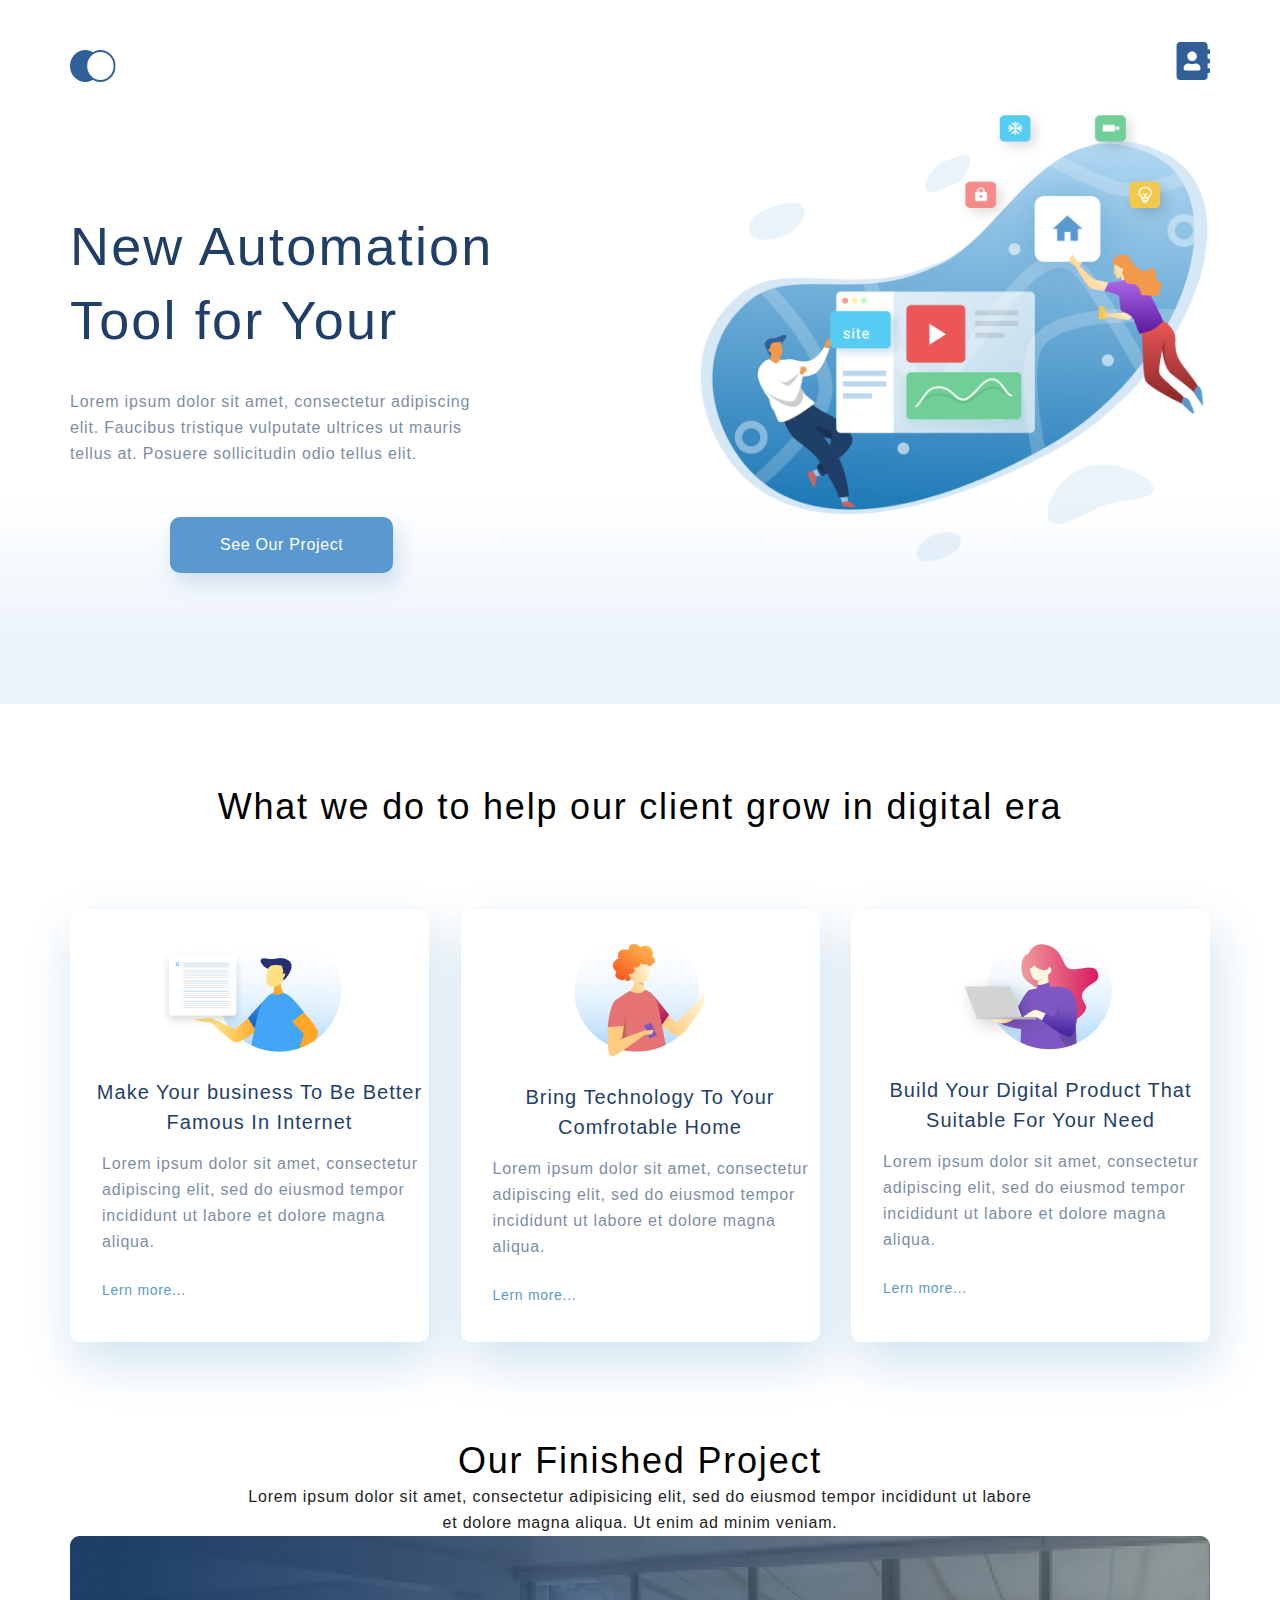
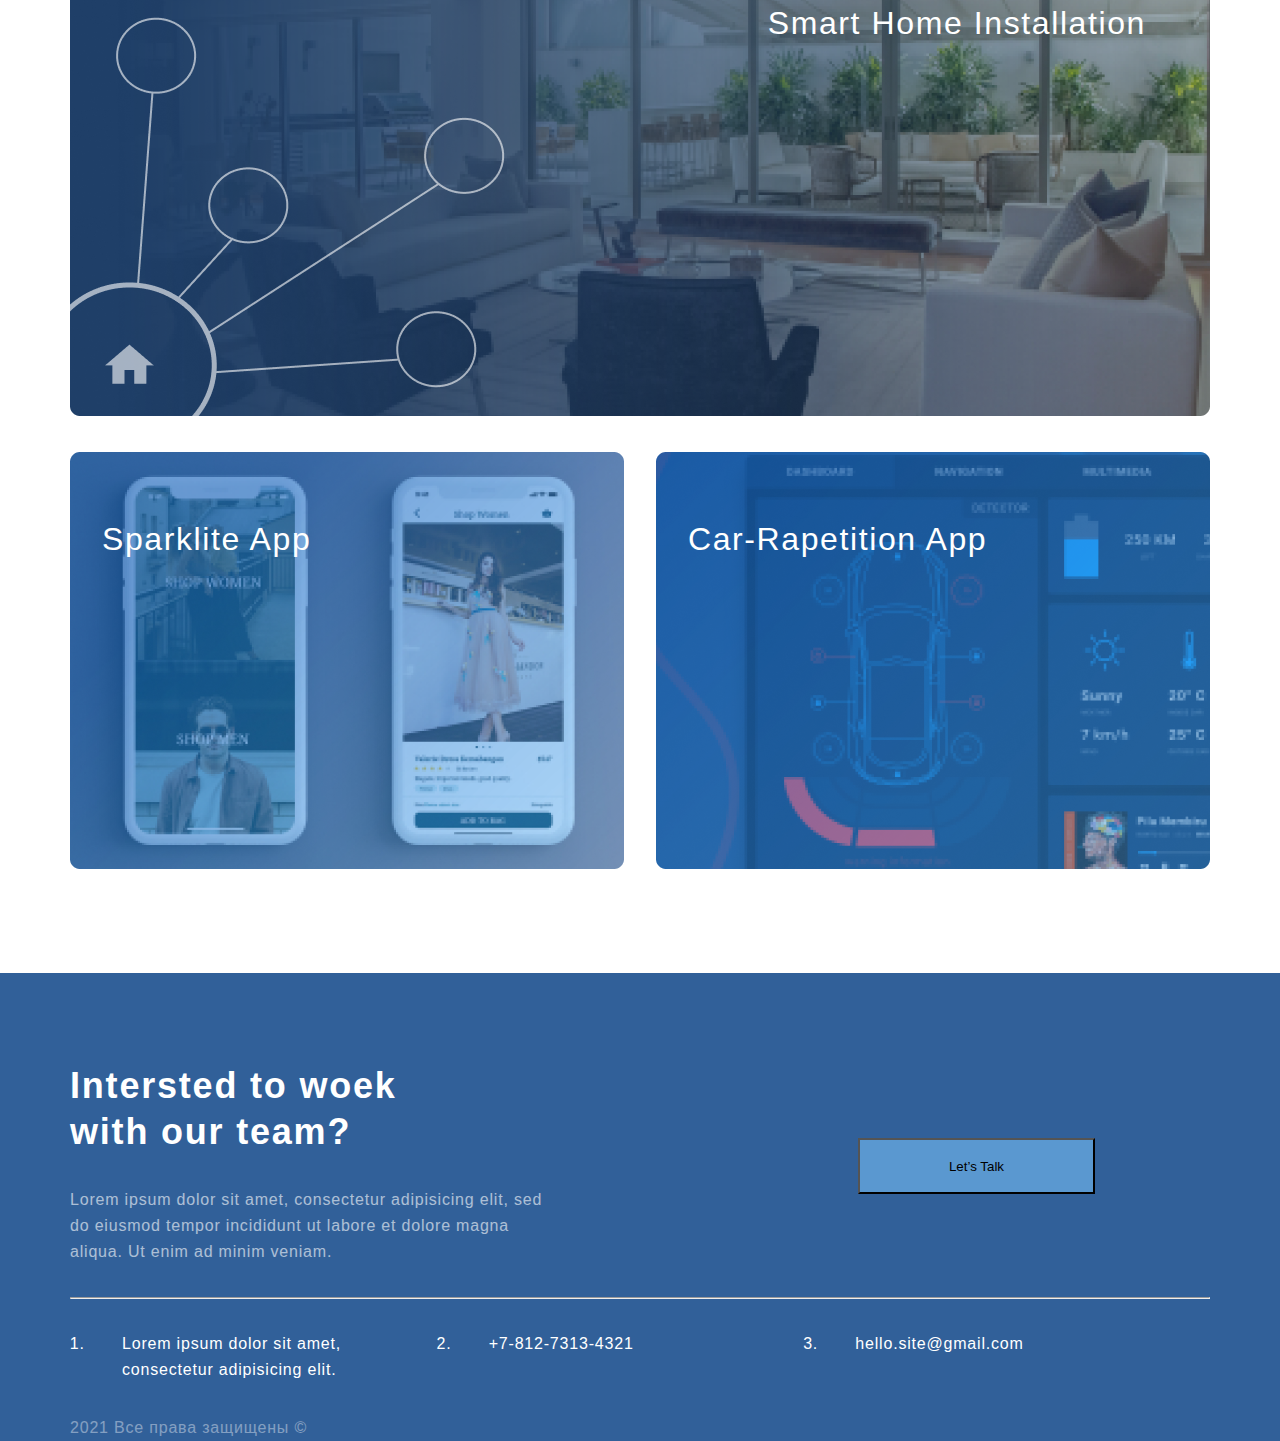
==== index.html @ 1b348b92 "ferst project" ====
﻿<!DOCTYPE html>
<html lang="ru">
<head>
    <meta charset="UTF-8">
    <meta name="viewport" content="width=device-width, initial-scale=1.0">
    <title>Главная</title>
    <link rel="stylesheet" href="style/style.css">
</head>

<body>
  <div class="header">
    <div class="container">
        <ul class="menu-nav">
          <li><a href="index.html"><img src="img/logo.svg" alt="Логотип"></a></li>
          <li><a href="contacts.html"><img src="img/Vector.svg" alt="контакты"></a></li>
        </ul>
        <div class="header-bg">
          <div class="introblock">
            <h1>New Automation
              Tool for Your </h1>
            <p>Lorem ipsum dolor sit amet, consectetur adipiscing elit. Faucibus tristique vulputate ultrices ut mauris tellus at. Posuere sollicitudin odio tellus elit.
              
            </p>
            <div ><a href="#" class="top_button">See Our Project</a></div>
          </div>
      </div>
    </div>
  </div>  

<div class="maincontent">
  <h3>What we do to help our client grow in digital era</h3>
  <div class="container">
    <div class="what-we-do">
      <div class="item">
        <img src="img/item1.png" alt="item1">
        <h4 class="h4-main">Make Your business To Be
            Better Famous In Internet</h4>
        <p class="ptext">Lorem ipsum dolor sit amet, consectetur adipiscing elit, sed do eiusmod tempor incididunt ut labore et dolore magna aliqua. </p>
        <a href="#">Lern more...</a>
      </div>
      <div class="item">
        <img src="img/item2.png" alt="item2">
        <h4 class="h4-main">Bring Technology To Your 
            Comfrotable Home</h4>
        <p class="ptext">Lorem ipsum dolor sit amet, consectetur adipiscing elit, sed do eiusmod tempor incididunt ut labore et dolore magna aliqua. </p>
        <a href="#">Lern more...</a>
      </div>
      <div class="item">
        <img src="img/item3.png" alt="item3">
        <h4 class="h4-main">Build Your Digital Product
            That Suitable For Your Need</h4>
        <p class="ptext">Lorem ipsum dolor sit amet, consectetur adipiscing elit, sed do eiusmod tempor incididunt ut labore et dolore magna aliqua. </p>
        <a href="#">Lern more...</a>
      </div>
    </div>
  </div>
</div>
<div class="container project">
  <h3>Our Finished Project</h3>	
  <p>Lorem ipsum dolor sit amet, consectetur adipisicing elit, sed do eiusmod tempor incididunt ut labore et dolore magna aliqua. Ut enim ad minim veniam.</p>
  <div class="project_item">
    <img src="img/project1.png" alt="project 1">
    <p class="project_text">Smart Home Installation</p>
  </div>
    <div class="project_parent">
      <div class="project_item">
        <img src="img/project2.png" alt="project 2">
        <p class="project_text text_left">Sparklite App</p>
      </div>
      <div class="project_item">
        <img src="img/project3.png" alt="project 3">
        <p class="project_text text_left">Car-Rapetition App</p>
      </div>
    </div>
</div>
<div class="footer"> 
  <div class="container">
    <div class="top_footer">
      <h3>Intersted to woek
        with our team?</h3>
      <p>Lorem ipsum dolor sit amet, consectetur adipisicing elit, sed do eiusmod tempor incididunt ut labore et dolore magna aliqua. Ut enim ad minim veniam.</p>
      <button class="btn_footer">Let’s Talk</button>
    </div>
  <hr>
    <div class="bottom_footer">
      <ol>
          <li>Lorem ipsum dolor sit amet, consectetur adipisicing elit.</li>
          <li>+7-812-7313-4321</li>
          <li>hello.site@gmail.com</li>
      </ol>
      <p class="allrightreservd">2021 Все права защищены &copy; </p>  
    </div>
  </div>
</div>

</body>

</html>
---- style/style.css ----
* {
margin: 0;
padding: 0;
}

body {
    font-family: 'Roboto',sans-serif;
}

.ptext {
    font-size: 16px;
    line-height: 26px;
    color: #1F3F68;
}

.container {
  max-width: 1140px;
  margin: 0 auto;
}

.field {
    border: 1px solid #356EAD;
    box-sizing: border-box;
    border-radius: 10px;
    opacity: 0.4;
}

.submit {
    background: #5A98D0;
    box-shadow: 5px 20px 50px rgba(16, 112, 177, 0.2);
    border-radius: 10px;
    font-weight: 500;
    font-size: 16px;
    line-height: 26px;
    text-align: center;
    color: #FFFFFF;
    text-transform: uppercase;
}

.header {
  min-height: 70vh;
  background: linear-gradient(0deg, #EBF3FB 8.84%, rgba(152, 195, 232, 0) 31.12%);
  margin-top: 42px;
  padding-bottom: 32px;
}

.menu-nav {
  display: flex;
  margin-top: 10px;
  list-style-type: none;
  justify-content: space-between;
}

.header-bg {
  background-image: url(../img/bgheaderimg.png);
  background-repeat: no-repeat;
  background-position: right center;
  padding-top: 115px;
  background-size: 45%;
  
}

.introblock {
  width: 504px;
}

.introblock>h1 {
  font-style: normal;
  font-weight: 300;
  font-size: 54px;
  line-height: 74px;
  letter-spacing: 0.04em;
  color: #1F3F68;
}

.introblock>p {
  width: 425px;
  font-style: normal;
  font-weight: normal;
  font-size: 16px;
  line-height: 26px;
  letter-spacing: 0.05em;
  color: #1F3F68;
  opacity: 0.6;
  margin-top: 32px;
}

.top_button {
  display: inline-block;
  font-size: 16px;
  line-height: 26px;
  text-align: center;
  letter-spacing: 0.04em;
  color: #FFFFFF;
  background: #5A98D0;
  box-shadow: 5px 10px 20px rgba(53, 110, 173, 0.2);
  border-radius: 10px;
  padding: 15px 50px;
  margin-left: 100px;
  margin-top: 50px;
  text-decoration: none;
}

.maincontent {
  margin-top: 64px;
  padding-bottom: 32px;
}
.maincontent>h3 {
  font-weight: 300;
  font-size: 36px;
  line-height: 46px;
  text-align: center;
  letter-spacing: 0.05em;
  color: #000000;
  padding: 16px 32px;
}

.what-we-do {
  display: flex;
  justify-content: space-between;
  margin-top: 64px;
}

.item {
  width: 359px;
  background: #FFFFFF;
  box-shadow: 5px 20px 50px rgba(16, 112, 177, 0.2);
  border-radius: 10px;
  box-sizing: border-box;
  }

.item>img {
  display: block;
  margin: 20px auto;
}

.item>h4 {
  font-style: normal;
  font-weight: normal;
  font-size: 20px;
  line-height: 30px;
  letter-spacing: 0.05em;
  color: #1F3F68;
  padding-left: 32px;
  padding-left: 20px;
  margin-bottom: 14px;
  margin-top: 25px;
  text-align: center;
  }

.item>p {
  font-style: normal;
  font-weight: normal;
  font-size: 16px;
  line-height: 26px;
  letter-spacing: 0.05em;
  color: #1F3F68;
  opacity: 0.6;
  padding-left: 32px;
  margin-bottom: 20px;
}

.item>a {
  display: block;
  font-size: 14px;
  line-height: 30px;
  letter-spacing: 0.05em;
  color: #5A98D0;
  padding: 0 0 32px 32px;
  text-decoration: none;
}

.project {
  margin-top: 64px;
}

.project>h3 {
  font-weight: 300;
  font-size: 36px;
  line-height: 46px;
  text-align: center;
  letter-spacing: 0.05em;
  color: #000000;
  width: 60%;
  margin: 0 auto;
}

.project>p {
  font-style: normal;
  font-weight: normal;
  font-size: 16px;
  line-height: 26px;
  text-align: center;
  letter-spacing: 0.05em;
  color: #222222;
  width: 70%;
  margin: 0 auto;
}

.project_parent {
  display: flex;
  justify-content: space-between;
  margin-top: 32px;
}

.project_item {
  position: relative;
}

.project_item>img {
  max-width: 100%;
}
.project_text {
  position: absolute;
  top: 64px;
  right: 64px;
  font-size: 32px;
  line-height: 46px;
  text-align: right;
  letter-spacing: 0.05em;
  color: #FFFFFF;
}

.text_left {
  left: 32px;
  text-align: left;
}

.maps {
   width: 100%;
   overflow-x: scroll;
   overflow-y: scroll;
 }

.item-contact {
    width: 48%;
    background-color: #cccccc;
    margin-left: 10px;
  }

.footer {
  background: #316099;
  margin-top: 100px;
}

.top_footer {
  position: relative;
  margin-bottom: 32px;;
}

.top_footer>h3 {
  width: 340px;
  font-size: 36px;
  line-height: 46px;
  letter-spacing: 0.05em;
  color: #FFFFFF;
  padding-top: 90px;
}

.top_footer>p {
  font-size: 16px;
  line-height: 26px;
  letter-spacing: 0.05em;
  color: #FFFFFF;
  opacity: 0.6;
  width: 490px;
  margin-top: 32px;
}

.btn_footer {
  display: block;
  background: #5A98D0;
  width: 237px;
  height: 56px;
  position: absolute;
  top: 165px;
  right: 115px;
}

.bottom_footer {
  margin-top: 32px;
}

.bottom_footer>ol {
  display: flex;
  justify-content: space-between;
  padding: 0 20px;
}

.bottom_footer>ol>li {
  font-size: 16px;
  line-height: 26px;
  letter-spacing: 0.05em;
  color: #FFFFFF;
  width: 35%;
  padding-left: 32px;
  padding-right: 20px;
}

.allrightreservd {
  font-size: 16px;
  line-height: 26px;
  letter-spacing: 0.05em;
  color: #FFFFFF;
  opacity: 0.4;
  margin-top: 32px;
}
.item-contact>img {
  float: right;
  margin: 10px;
}

@media (max-width: 1024px) {
  .container {
    padding-left: 32px;
    padding-right: 32px;

  }
  .what-we-do {
    align-items: center;
    flex-direction: column;
  }

  .item {
    margin-bottom: 32px;
  }

  .project>h3 {
    width: 90%;
  }

  .project>p {
    width: 100%;
  }
  .project_text {
    font-size: 16px;
    line-height: 19px;
    top: 32px;
    right:32px;
  }

  .text_left {
    left: 20px;
  }

  .project_parent {
    flex-direction: column;
    align-items: center;
  }
  .project_item {
    margin-bottom: 32px;;
  }

  .btn_footer {
    right: 60px;
    width: 108px;
    align-items: center;
    text-align: center;
    letter-spacing: 0.04em;
    color: #FFFFFF;
    border: none;
    margin: 32px auto;
    border-radius: 2px;
  }
}

@media (max-width: 667px) {
  .header {
    margin-top: 0;
    padding-top: 24px;
    min-height: auto;
  }
  .introblock {
    width: 100%;
  }
  .introblock>h1 {
    font-weight: 300;
    font-size: 32px;
    line-height: 37px;
    text-align: center;
    letter-spacing: 0.04em;
    color: #1F3F68;
    width: 100%;
  }
  .header-bg {
    background-image: none;
    padding-top: 32px;
    padding-bottom: 32px;
  }
  .introblock>p {
    width: 100%;
    font-style: normal;
    font-weight: normal;
    font-size: 16px;
    line-height: 26px;
    text-align: center;
    letter-spacing: 0.05em;
    color: #1F3F68;
    opacity: 0.6;
  }
  .top_button {
    display: block;
    margin: 32px auto;
  }
  .item {
    width: 100%;
  }
  .item>h4 {
    font-size: 20px;
    line-height: 30px;
    letter-spacing: 0.05em;
    color: #1F3F68;
    margin: 0 auto;
  }
  .top_footer>h3 {
    width: 100%;
    text-align: center;
    font-size: 24px;
    line-height: 28px;
  }

  .top_footer>p {
    width: 100%;
    text-align: center;
    font-size: 16px;
    line-height: 26px;
  }

  .btn_footer {
    position: static;
    width: 108px;
    align-items: center;
    text-align: center;
    letter-spacing: 0.04em;
    color: #FFFFFF;
    border: none;
    margin: 32px auto;
    border-radius: 2px;
  }

  .bottom_footer>ol {
    flex-direction: column;
  }

  .bottom_footer>ol>li {
    width: 100%;
  }
}
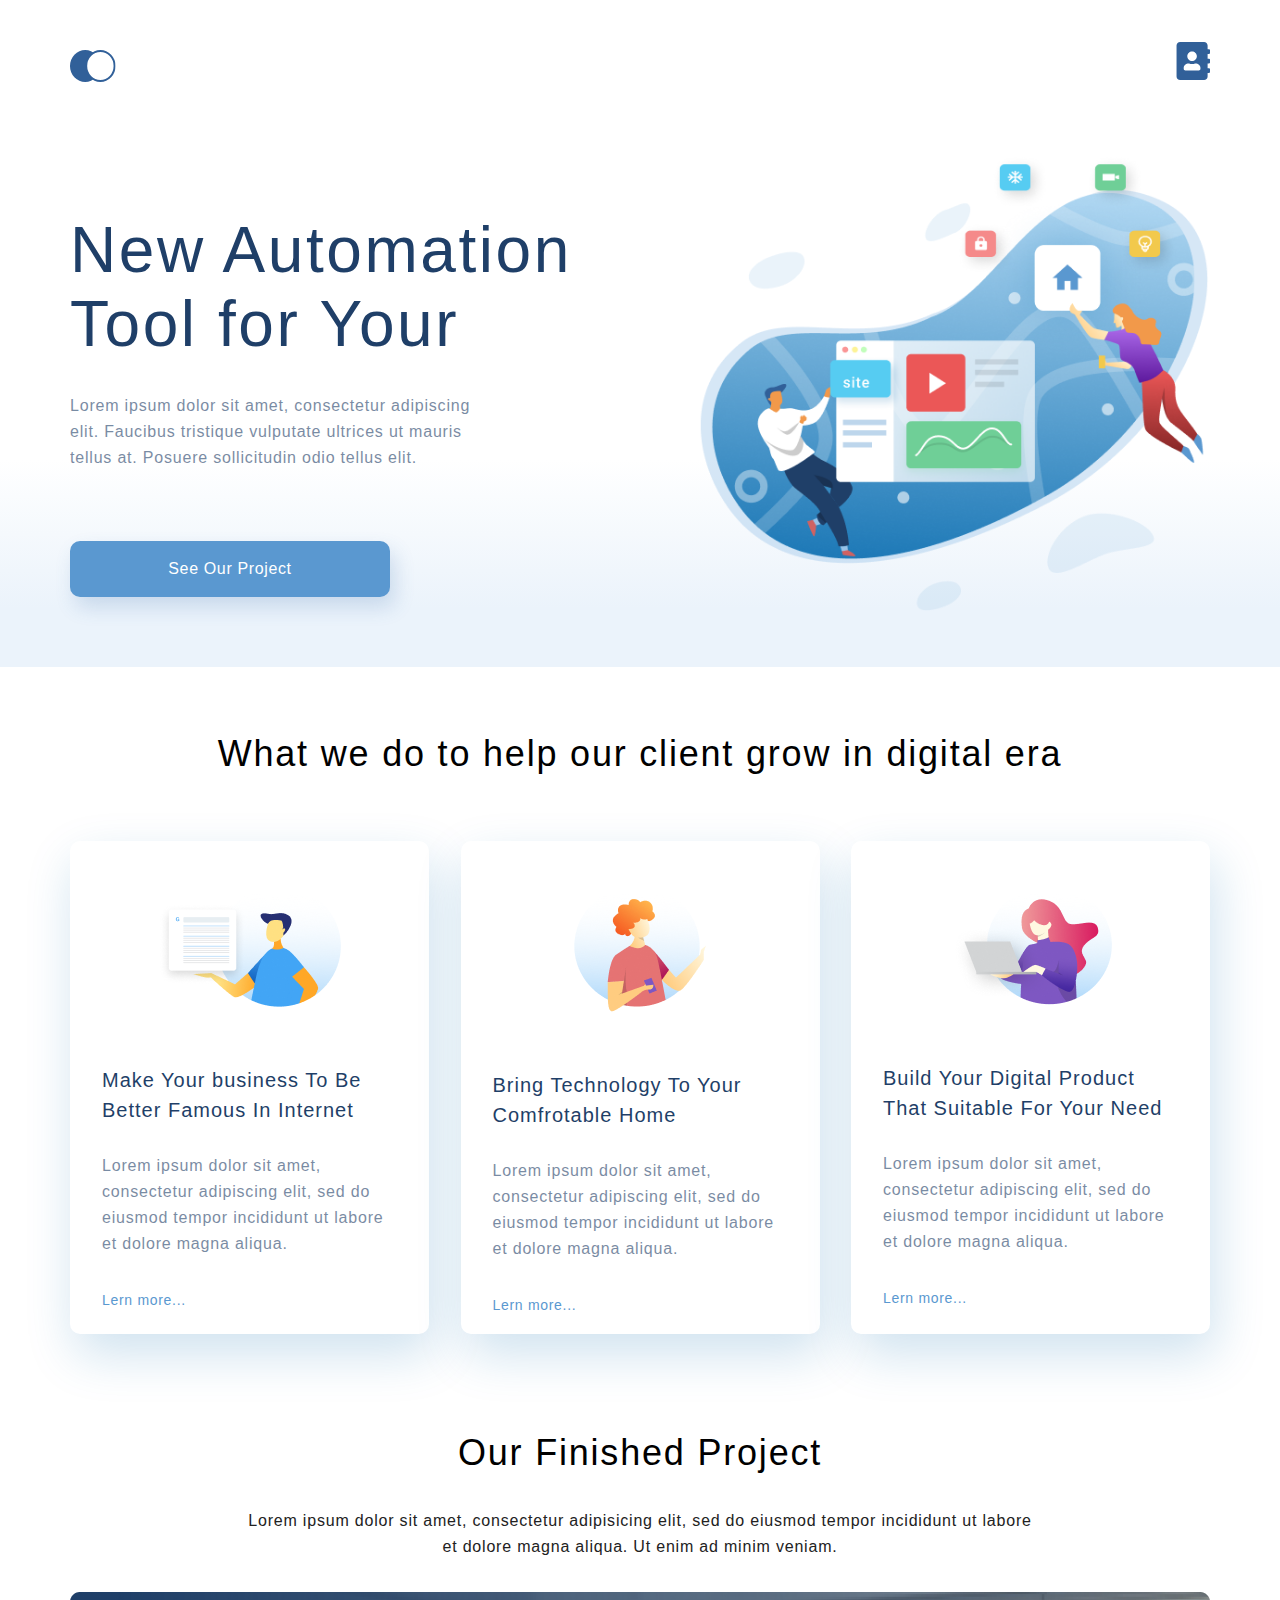
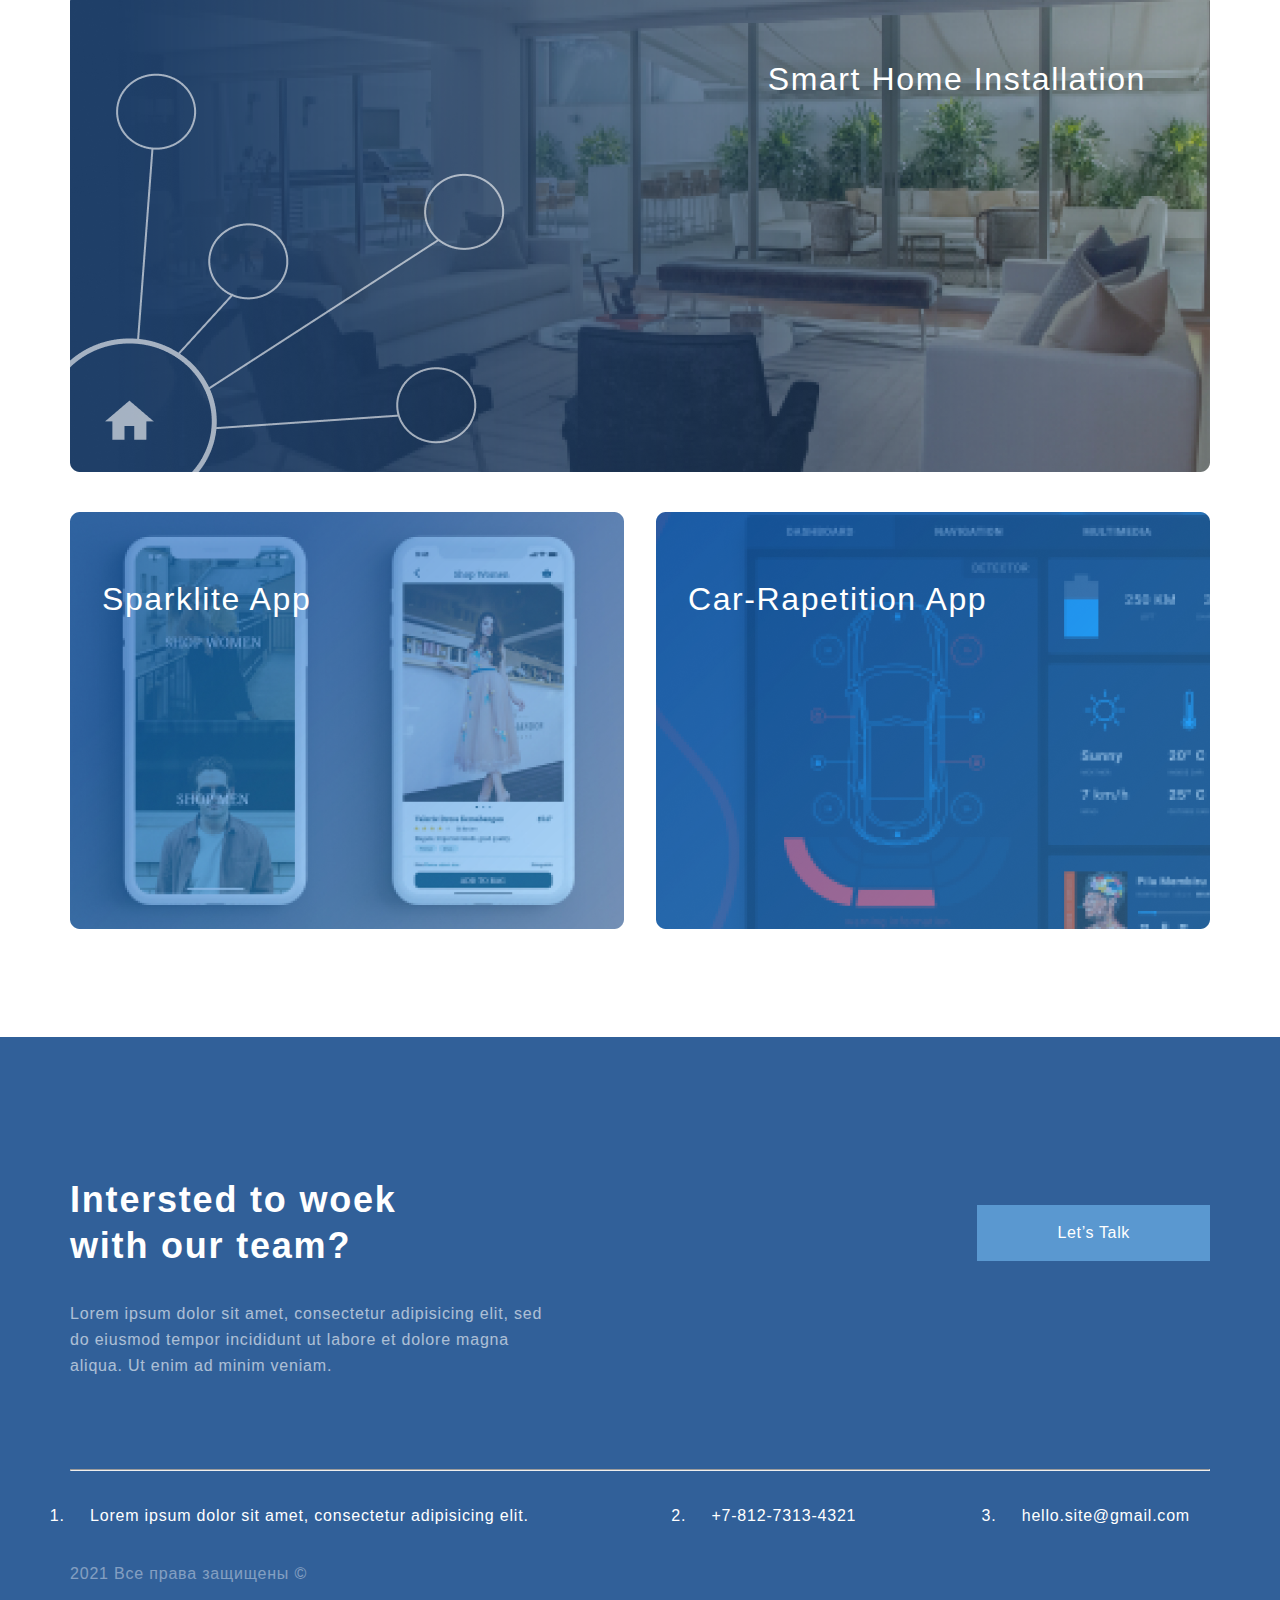
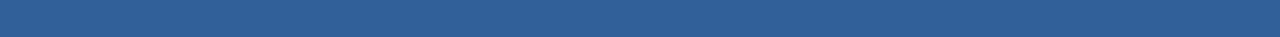
==== commit 844f545b: "Согласно видеообзора" ====
--- a/index.html
+++ b/index.html
@@ -8,50 +8,45 @@
 </head>
 
 <body>
-  <div class="header">
+  <div class="top">
     <div class="container">
-        <ul class="menu-nav">
+        <ul class="header">
           <li><a href="index.html"><img src="img/logo.svg" alt="Логотип"></a></li>
           <li><a href="contacts.html"><img src="img/Vector.svg" alt="контакты"></a></li>
         </ul>
-        <div class="header-bg">
-          <div class="introblock">
-            <h1>New Automation
-              Tool for Your </h1>
-            <p>Lorem ipsum dolor sit amet, consectetur adipiscing elit. Faucibus tristique vulputate ultrices ut mauris tellus at. Posuere sollicitudin odio tellus elit.
-              
-            </p>
-            <div ><a href="#" class="top_button">See Our Project</a></div>
-          </div>
-      </div>
+        <div class="top_info">
+          <h1>New Automation
+            Tool for Your </h1>
+          <p>Lorem ipsum dolor sit amet, consectetur adipiscing elit. Faucibus tristique vulputate ultrices ut mauris tellus at. Posuere sollicitudin odio tellus elit.
+          </p>
+          <a href="#" class="top_button">See Our Project</a>
+        </div>
     </div>
   </div>  
 
-<div class="maincontent">
+<div class="container what-we-do">
   <h3>What we do to help our client grow in digital era</h3>
-  <div class="container">
-    <div class="what-we-do">
-      <div class="item">
-        <img src="img/item1.png" alt="item1">
-        <h4 class="h4-main">Make Your business To Be
-            Better Famous In Internet</h4>
-        <p class="ptext">Lorem ipsum dolor sit amet, consectetur adipiscing elit, sed do eiusmod tempor incididunt ut labore et dolore magna aliqua. </p>
-        <a href="#">Lern more...</a>
-      </div>
-      <div class="item">
+  <div class="card-box">
+    <div class="card">
+      <img src="img/item1.png" alt="item1">
+      <h4 class="h4-main">Make Your business To Be
+          Better Famous In Internet</h4>
+      <p class="ptext">Lorem ipsum dolor sit amet, consectetur adipiscing elit, sed do eiusmod tempor incididunt ut labore et dolore magna aliqua. </p>
+      <a href="#">Lern more...</a>
+    </div>
+    <div class="card">
         <img src="img/item2.png" alt="item2">
         <h4 class="h4-main">Bring Technology To Your 
             Comfrotable Home</h4>
         <p class="ptext">Lorem ipsum dolor sit amet, consectetur adipiscing elit, sed do eiusmod tempor incididunt ut labore et dolore magna aliqua. </p>
         <a href="#">Lern more...</a>
-      </div>
-      <div class="item">
+    </div>
+    <div class="card">
         <img src="img/item3.png" alt="item3">
         <h4 class="h4-main">Build Your Digital Product
             That Suitable For Your Need</h4>
         <p class="ptext">Lorem ipsum dolor sit amet, consectetur adipiscing elit, sed do eiusmod tempor incididunt ut labore et dolore magna aliqua. </p>
         <a href="#">Lern more...</a>
-      </div>
     </div>
   </div>
 </div>
@@ -63,11 +58,11 @@
     <p class="project_text">Smart Home Installation</p>
   </div>
     <div class="project_parent">
-      <div class="project_item">
+      <div class="project_item_mini">
         <img src="img/project2.png" alt="project 2">
         <p class="project_text text_left">Sparklite App</p>
       </div>
-      <div class="project_item">
+      <div class="project_item_mini">
         <img src="img/project3.png" alt="project 3">
         <p class="project_text text_left">Car-Rapetition App</p>
       </div>
@@ -76,9 +71,11 @@
 <div class="footer"> 
   <div class="container">
     <div class="top_footer">
-      <h3>Intersted to woek
-        with our team?</h3>
-      <p>Lorem ipsum dolor sit amet, consectetur adipisicing elit, sed do eiusmod tempor incididunt ut labore et dolore magna aliqua. Ut enim ad minim veniam.</p>
+      <div class="top_footer_left">
+        <h3>Intersted to woek
+          with our team?</h3>
+        <p>Lorem ipsum dolor sit amet, consectetur adipisicing elit, sed do eiusmod tempor incididunt ut labore et dolore magna aliqua. Ut enim ad minim veniam.</p>
+      </div>
       <button class="btn_footer">Let’s Talk</button>
     </div>
   <hr>
--- a/style/style.css
+++ b/style/style.css
@@ -4,13 +4,11 @@
 }
 
 body {
-    font-family: 'Roboto',sans-serif;
-}
-
-.ptext {
-    font-size: 16px;
-    line-height: 26px;
-    color: #1F3F68;
+  font-family: 'Roboto',sans-serif;
+  font-style: normal;
+  font-weight: normal;
+  font-size: 16px;
+  line-height: 26px;
 }
 
 .container {
@@ -18,75 +16,51 @@
   margin: 0 auto;
 }
 
-.field {
-    border: 1px solid #356EAD;
-    box-sizing: border-box;
-    border-radius: 10px;
-    opacity: 0.4;
-}
-
-.submit {
-    background: #5A98D0;
-    box-shadow: 5px 20px 50px rgba(16, 112, 177, 0.2);
-    border-radius: 10px;
-    font-weight: 500;
-    font-size: 16px;
-    line-height: 26px;
-    text-align: center;
-    color: #FFFFFF;
-    text-transform: uppercase;
+.top {
+  min-height: 30vh;
+  background: linear-gradient(0deg, #EBF3FB 8.84%, rgba(152, 195, 232, 0) 31.12%);
 }
 
 .header {
-  min-height: 70vh;
-  background: linear-gradient(0deg, #EBF3FB 8.84%, rgba(152, 195, 232, 0) 31.12%);
-  margin-top: 42px;
-  padding-bottom: 32px;
-}
-
-.menu-nav {
+  list-style-type: none;
   display: flex;
-  margin-top: 10px;
-  list-style-type: none;
   justify-content: space-between;
-}
-
-.header-bg {
+  padding-top: 42px;
+}
+
+.top_info {
+  padding-top: 115px;
+  padding-bottom: 70px;
+  display: flex;
+  flex-direction: column;
   background-image: url(../img/bgheaderimg.png);
   background-repeat: no-repeat;
   background-position: right center;
   padding-top: 115px;
   background-size: 45%;
-  
-}
-
-.introblock {
-  width: 504px;
-}
-
-.introblock>h1 {
-  font-style: normal;
+}
+
+.top_info>h1 {
+  max-width: 525px;
   font-weight: 300;
-  font-size: 54px;
+  font-size: 64px;
   line-height: 74px;
   letter-spacing: 0.04em;
   color: #1F3F68;
-}
-
-.introblock>p {
-  width: 425px;
-  font-style: normal;
-  font-weight: normal;
-  font-size: 16px;
-  line-height: 26px;
+  margin-bottom: 32px;
+}
+
+.top_info>p {
   letter-spacing: 0.05em;
   color: #1F3F68;
   opacity: 0.6;
-  margin-top: 32px;
+  max-width: 425px;
+  margin-bottom: 70px;
 }
 
 .top_button {
-  display: inline-block;
+  max-width: 220px;
+  display: block;
   font-size: 16px;
   line-height: 26px;
   text-align: center;
@@ -96,134 +70,437 @@
   box-shadow: 5px 10px 20px rgba(53, 110, 173, 0.2);
   border-radius: 10px;
   padding: 15px 50px;
-  margin-left: 100px;
-  margin-top: 50px;
+  box-sizing: content-box;
   text-decoration: none;
-}
-
-.maincontent {
-  margin-top: 64px;
-  padding-bottom: 32px;
-}
-.maincontent>h3 {
+  
+}
+
+.what-we-do {
+  padding-top: 64px;
+
+}
+
+.what-we-do>h3 {
   font-weight: 300;
   font-size: 36px;
   line-height: 46px;
   text-align: center;
   letter-spacing: 0.05em;
   color: #000000;
-  padding: 16px 32px;
-}
-
-.what-we-do {
+  
+}
+
+.card-box {
+  margin-top: 64px;
   display: flex;
   justify-content: space-between;
-  margin-top: 64px;
-}
-
-.item {
-  width: 359px;
+}
+
+.card {
+  max-width: 359px;
   background: #FFFFFF;
   box-shadow: 5px 20px 50px rgba(16, 112, 177, 0.2);
   border-radius: 10px;
   box-sizing: border-box;
-  }
-
-.item>img {
-  display: block;
-  margin: 20px auto;
-}
-
-.item>h4 {
-  font-style: normal;
-  font-weight: normal;
-  font-size: 20px;
-  line-height: 30px;
-  letter-spacing: 0.05em;
-  color: #1F3F68;
-  padding-left: 32px;
-  padding-left: 20px;
-  margin-bottom: 14px;
-  margin-top: 25px;
-  text-align: center;
-  }
-
-.item>p {
-  font-style: normal;
-  font-weight: normal;
-  font-size: 16px;
-  line-height: 26px;
-  letter-spacing: 0.05em;
-  color: #1F3F68;
-  opacity: 0.6;
-  padding-left: 32px;
-  margin-bottom: 20px;
-}
-
-.item>a {
-  display: block;
-  font-size: 14px;
-  line-height: 30px;
-  letter-spacing: 0.05em;
-  color: #5A98D0;
-  padding: 0 0 32px 32px;
-  text-decoration: none;
-}
-
-.project {
-  margin-top: 64px;
-}
-
-.project>h3 {
-  font-weight: 300;
-  font-size: 36px;
-  line-height: 46px;
-  text-align: center;
-  letter-spacing: 0.05em;
-  color: #000000;
-  width: 60%;
-  margin: 0 auto;
-}
-
-.project>p {
-  font-style: normal;
-  font-weight: normal;
-  font-size: 16px;
-  line-height: 26px;
-  text-align: center;
-  letter-spacing: 0.05em;
-  color: #222222;
-  width: 70%;
-  margin: 0 auto;
-}
-
-.project_parent {
   display: flex;
-  justify-content: space-between;
-  margin-top: 32px;
-}
-
-.project_item {
-  position: relative;
-}
-
-.project_item>img {
-  max-width: 100%;
-}
-.project_text {
-  position: absolute;
-  top: 64px;
-  right: 64px;
-  font-size: 32px;
-  line-height: 46px;
-  text-align: right;
-  letter-spacing: 0.05em;
-  color: #FFFFFF;
-}
-
-.text_left {
-  left: 32px;
-  text-align: left;
+  flex-direction: column;
+  margin-bottom: 64px;
+  }
+
+  .card>img {
+    display: block;
+    margin: 44px auto;
+  }
+  
+  .card>h4 {
+    font-style: normal;
+    font-weight: normal;
+    font-size: 20px;
+    line-height: 30px;
+    letter-spacing: 0.05em;
+    color: #1F3F68;
+    margin: 14px 32px;
+  }
+  
+  .card>p {
+    font-style: normal;
+    font-weight: normal;
+    font-size: 16px;
+    line-height: 26px;
+    letter-spacing: 0.05em;
+    color: #1F3F68;
+    opacity: 0.6;
+    margin: 14px 32px;
+  }
+  
+  .card>a {
+    display: block;
+    font-size: 14px;
+    line-height: 30px;
+    letter-spacing: 0.05em;
+    color: #5A98D0;
+    margin: 14px 32px;
+    text-decoration: none;
+  }
+
+  .project {
+    
+  }
+  
+  .project>h3 {
+    font-weight: 300;
+    font-size: 36px;
+    line-height: 46px;
+    text-align: center;
+    letter-spacing: 0.05em;
+    color: #000000;
+    width: 60%;
+    margin: 32px auto;
+  }
+  
+  .project>p {
+    font-style: normal;
+    font-weight: normal;
+    font-size: 16px;
+    line-height: 26px;
+    text-align: center;
+    letter-spacing: 0.05em;
+    color: #222222;
+    width: 70%;
+    margin: 32px auto;
+  }
+
+  .project_item {
+    position: relative;
+    
+    
+  }
+  
+  .project_parent {
+    display: flex;
+    justify-content: space-between;
+    margin-top: 32px;
+    
+  }
+  
+  .project_item_mini {
+    position: relative;
+    margin-right:32px;
+  }
+  
+  .project_item_mini:last-child {
+    margin-right:0
+  }
+  .project_item>img {
+    max-width: 100%;
+  }
+
+  .project_item_mini>img {
+    max-width: 100%;
+  }
+  .project_text {
+    position: absolute;
+    top: 64px;
+    right: 64px;
+    font-size: 32px;
+    line-height: 46px;
+    text-align: right;
+    letter-spacing: 0.05em;
+    color: #FFFFFF;
+  }
+  
+  .text_left {
+    left: 32px;
+    text-align: left;
+  }
+
+  .footer {
+    background: #316099;
+    margin-top: 100px;
+    padding-top: 50px;
+    padding-bottom: 50px;
+  }
+  
+  .top_footer {
+    display: flex;
+    justify-content: space-between;
+    align-items: center;
+    margin-bottom: 90px;
+  }
+  
+  .top_footer_left {
+    
+  }
+
+  .top_footer_left>h3 {
+    max-width: 340px;
+    font-size: 36px;
+    line-height: 46px;
+    letter-spacing: 0.05em;
+    color: #FFFFFF;
+    padding-top: 90px;
+  }
+  
+  .top_footer_left>p {
+    font-size: 16px;
+    line-height: 26px;
+    letter-spacing: 0.05em;
+    color: #FFFFFF;
+    opacity: 0.6;
+    max-width: 490px;
+    margin-top: 32px;
+  }
+  
+  .btn_footer {
+    display: block;
+    background: #5A98D0;
+    max-width: 300px;
+    padding: 15px 80px;
+    font-size: 16px;
+    line-height: 26px;
+    text-align: center;
+    letter-spacing: 0.04em;
+    border: none;
+    color: #FFFFFF;
+  }
+  
+  .bottom_footer {
+    margin-top: 32px;
+  }
+  
+  .bottom_footer>ol {
+    display: flex;
+    justify-content: space-between;
+    width:100%;
+    align-items: center;
+  }
+  
+  .bottom_footer>ol>li {
+    font-size: 16px;
+    line-height: 26px;
+    letter-spacing: 0.05em;
+    color: #FFFFFF;
+    padding-left: 20px;
+    padding-right: 20px;
+  }
+  
+  .bottom_footer>ol>li:first-child {
+    width: 40%;
+  }
+
+  .allrightreservd {
+    font-size: 16px;
+    line-height: 26px;
+    letter-spacing: 0.05em;
+    color: #FFFFFF;
+    opacity: 0.4;
+    margin-top: 32px;
+  }
+
+  @media (max-width: 1024px) {
+    .container {
+      padding-left: 32px;
+      padding-right: 32px;
+  
+    }
+    .what-we-do {
+      
+    }
+  
+    .card-box {
+      align-items: center;
+      flex-direction: column;
+    }
+    .card {
+      margin-bottom: 32px;
+    }
+  
+    .project>h3 {
+      width: 90%;
+    }
+  
+    .project>p {
+      width: 100%;
+    }
+    .project_text {
+      font-size: 16px;
+      line-height: 19px;
+      top: 32px;
+      right:32px;
+    }
+  
+    .text_left {
+      left: 20px;
+    }
+  
+    .project_parent {
+      align-items: center;
+    }
+    .project_item {
+      margin-bottom: 32px;;
+    }
+  
+    .btn_footer {
+      right: 60px;
+      width: auto;
+      align-items: center;
+      text-align: center;
+      letter-spacing: 0.04em;
+      color: #FFFFFF;
+      border: none;
+      margin: 32px auto;
+      border-radius: 2px;
+    }
+  }
+  
+  @media (max-width: 667px) {
+    .container {
+      padding-left: 20px;
+      padding-right:20px;
+    }
+
+    .header {
+      padding-top: 20px;
+    }
+
+    .top {
+      margin-top: 0;
+      min-height: auto;
+    }
+
+    .top_info {
+      width: 100%;
+      background-image: none;
+      padding-top: 32px;
+      padding-bottom: 32px;
+    }
+
+    .top_info>h1 {
+      font-weight: 300;
+      font-size: 32px;
+      line-height: 37px;
+      text-align: center;
+      letter-spacing: 0.04em;
+      color: #1F3F68;
+      width: 100%;
+    }
+    
+    .top_info>p {
+      width: 100%;
+      font-style: normal;
+      font-weight: normal;
+      font-size: 16px;
+      line-height: 26px;
+      text-align: center;
+      letter-spacing: 0.05em;
+      color: #1F3F68;
+      opacity: 0.6;
+    }
+
+    .top_button {
+      margin: 32px auto;
+    }
+
+    .what-we-do>h3 {
+      font-weight: 300;
+      font-size: 24px;
+      line-height: 28px;
+      text-align: center;
+      color: #000000;
+    }
+    .card-box {
+      flex-direction: column;
+    }
+    .card {
+      width: 100%;
+    }
+
+    .card>img {
+      margin: 35px auto;
+    }
+    .card>h4 {
+      font-size: 20px;
+      line-height: 30px;
+      letter-spacing: 0.05em;
+      color: #1F3F68;
+      margin: 0 auto;
+      padding-left: 20px;
+    }
+
+    .project_item {
+      margin-bottom: 16px;
+    }
+
+    .project_parent {
+      margin-top: 0;
+    }
+
+    .project_item_mini {
+      margin-right: 0;
+      margin-bottom: 12px;
+    }
+    .top_footer {
+      flex-direction: column;
+    }
+    .top_footer>h3 {
+      width: 100%;
+      text-align: center;
+      font-size: 24px;
+      line-height: 28px;
+    }
+  
+    .top_footer>p {
+      width: 100%;
+      text-align: center;
+      font-size: 16px;
+      line-height: 26px;
+    }
+  
+    .btn_footer {
+      width: 100%;
+      margin: 32px auto;
+    }
+  .bottom_footer {
+    width: 100%;
+    margin: 0 auto;
+    padding-left: 16px;
+  }
+    .bottom_footer>ol {
+      flex-direction: column;
+      margin: 16px 0;
+      width: 100%;
+    }
+    
+    .bottom_footer>ol>li {
+      width: 100%;
+      padding:0;
+      margin: 16px auto;
+    }
+
+    .bottom_footer>ol>li:first-child {
+      width: 100%; 
+  }
+  } 
+
+/*
+
+.field {
+    border: 1px solid #356EAD;
+    box-sizing: border-box;
+    border-radius: 10px;
+    opacity: 0.4;
+}
+
+.submit {
+    background: #5A98D0;
+    box-shadow: 5px 20px 50px rgba(16, 112, 177, 0.2);
+    border-radius: 10px;
+    font-weight: 500;
+    font-size: 16px;
+    line-height: 26px;
+    text-align: center;
+    color: #FFFFFF;
+    text-transform: uppercase;
 }
 
 .maps {
@@ -238,211 +515,10 @@
     margin-left: 10px;
   }
 
-.footer {
-  background: #316099;
-  margin-top: 100px;
-}
-
-.top_footer {
-  position: relative;
-  margin-bottom: 32px;;
-}
-
-.top_footer>h3 {
-  width: 340px;
-  font-size: 36px;
-  line-height: 46px;
-  letter-spacing: 0.05em;
-  color: #FFFFFF;
-  padding-top: 90px;
-}
-
-.top_footer>p {
-  font-size: 16px;
-  line-height: 26px;
-  letter-spacing: 0.05em;
-  color: #FFFFFF;
-  opacity: 0.6;
-  width: 490px;
-  margin-top: 32px;
-}
-
-.btn_footer {
-  display: block;
-  background: #5A98D0;
-  width: 237px;
-  height: 56px;
-  position: absolute;
-  top: 165px;
-  right: 115px;
-}
-
-.bottom_footer {
-  margin-top: 32px;
-}
-
-.bottom_footer>ol {
-  display: flex;
-  justify-content: space-between;
-  padding: 0 20px;
-}
-
-.bottom_footer>ol>li {
-  font-size: 16px;
-  line-height: 26px;
-  letter-spacing: 0.05em;
-  color: #FFFFFF;
-  width: 35%;
-  padding-left: 32px;
-  padding-right: 20px;
-}
-
-.allrightreservd {
-  font-size: 16px;
-  line-height: 26px;
-  letter-spacing: 0.05em;
-  color: #FFFFFF;
-  opacity: 0.4;
-  margin-top: 32px;
-}
+
 .item-contact>img {
   float: right;
   margin: 10px;
 }
 
-@media (max-width: 1024px) {
-  .container {
-    padding-left: 32px;
-    padding-right: 32px;
-
-  }
-  .what-we-do {
-    align-items: center;
-    flex-direction: column;
-  }
-
-  .item {
-    margin-bottom: 32px;
-  }
-
-  .project>h3 {
-    width: 90%;
-  }
-
-  .project>p {
-    width: 100%;
-  }
-  .project_text {
-    font-size: 16px;
-    line-height: 19px;
-    top: 32px;
-    right:32px;
-  }
-
-  .text_left {
-    left: 20px;
-  }
-
-  .project_parent {
-    flex-direction: column;
-    align-items: center;
-  }
-  .project_item {
-    margin-bottom: 32px;;
-  }
-
-  .btn_footer {
-    right: 60px;
-    width: 108px;
-    align-items: center;
-    text-align: center;
-    letter-spacing: 0.04em;
-    color: #FFFFFF;
-    border: none;
-    margin: 32px auto;
-    border-radius: 2px;
-  }
-}
-
-@media (max-width: 667px) {
-  .header {
-    margin-top: 0;
-    padding-top: 24px;
-    min-height: auto;
-  }
-  .introblock {
-    width: 100%;
-  }
-  .introblock>h1 {
-    font-weight: 300;
-    font-size: 32px;
-    line-height: 37px;
-    text-align: center;
-    letter-spacing: 0.04em;
-    color: #1F3F68;
-    width: 100%;
-  }
-  .header-bg {
-    background-image: none;
-    padding-top: 32px;
-    padding-bottom: 32px;
-  }
-  .introblock>p {
-    width: 100%;
-    font-style: normal;
-    font-weight: normal;
-    font-size: 16px;
-    line-height: 26px;
-    text-align: center;
-    letter-spacing: 0.05em;
-    color: #1F3F68;
-    opacity: 0.6;
-  }
-  .top_button {
-    display: block;
-    margin: 32px auto;
-  }
-  .item {
-    width: 100%;
-  }
-  .item>h4 {
-    font-size: 20px;
-    line-height: 30px;
-    letter-spacing: 0.05em;
-    color: #1F3F68;
-    margin: 0 auto;
-  }
-  .top_footer>h3 {
-    width: 100%;
-    text-align: center;
-    font-size: 24px;
-    line-height: 28px;
-  }
-
-  .top_footer>p {
-    width: 100%;
-    text-align: center;
-    font-size: 16px;
-    line-height: 26px;
-  }
-
-  .btn_footer {
-    position: static;
-    width: 108px;
-    align-items: center;
-    text-align: center;
-    letter-spacing: 0.04em;
-    color: #FFFFFF;
-    border: none;
-    margin: 32px auto;
-    border-radius: 2px;
-  }
-
-  .bottom_footer>ol {
-    flex-direction: column;
-  }
-
-  .bottom_footer>ol>li {
-    width: 100%;
-  }
-} +*/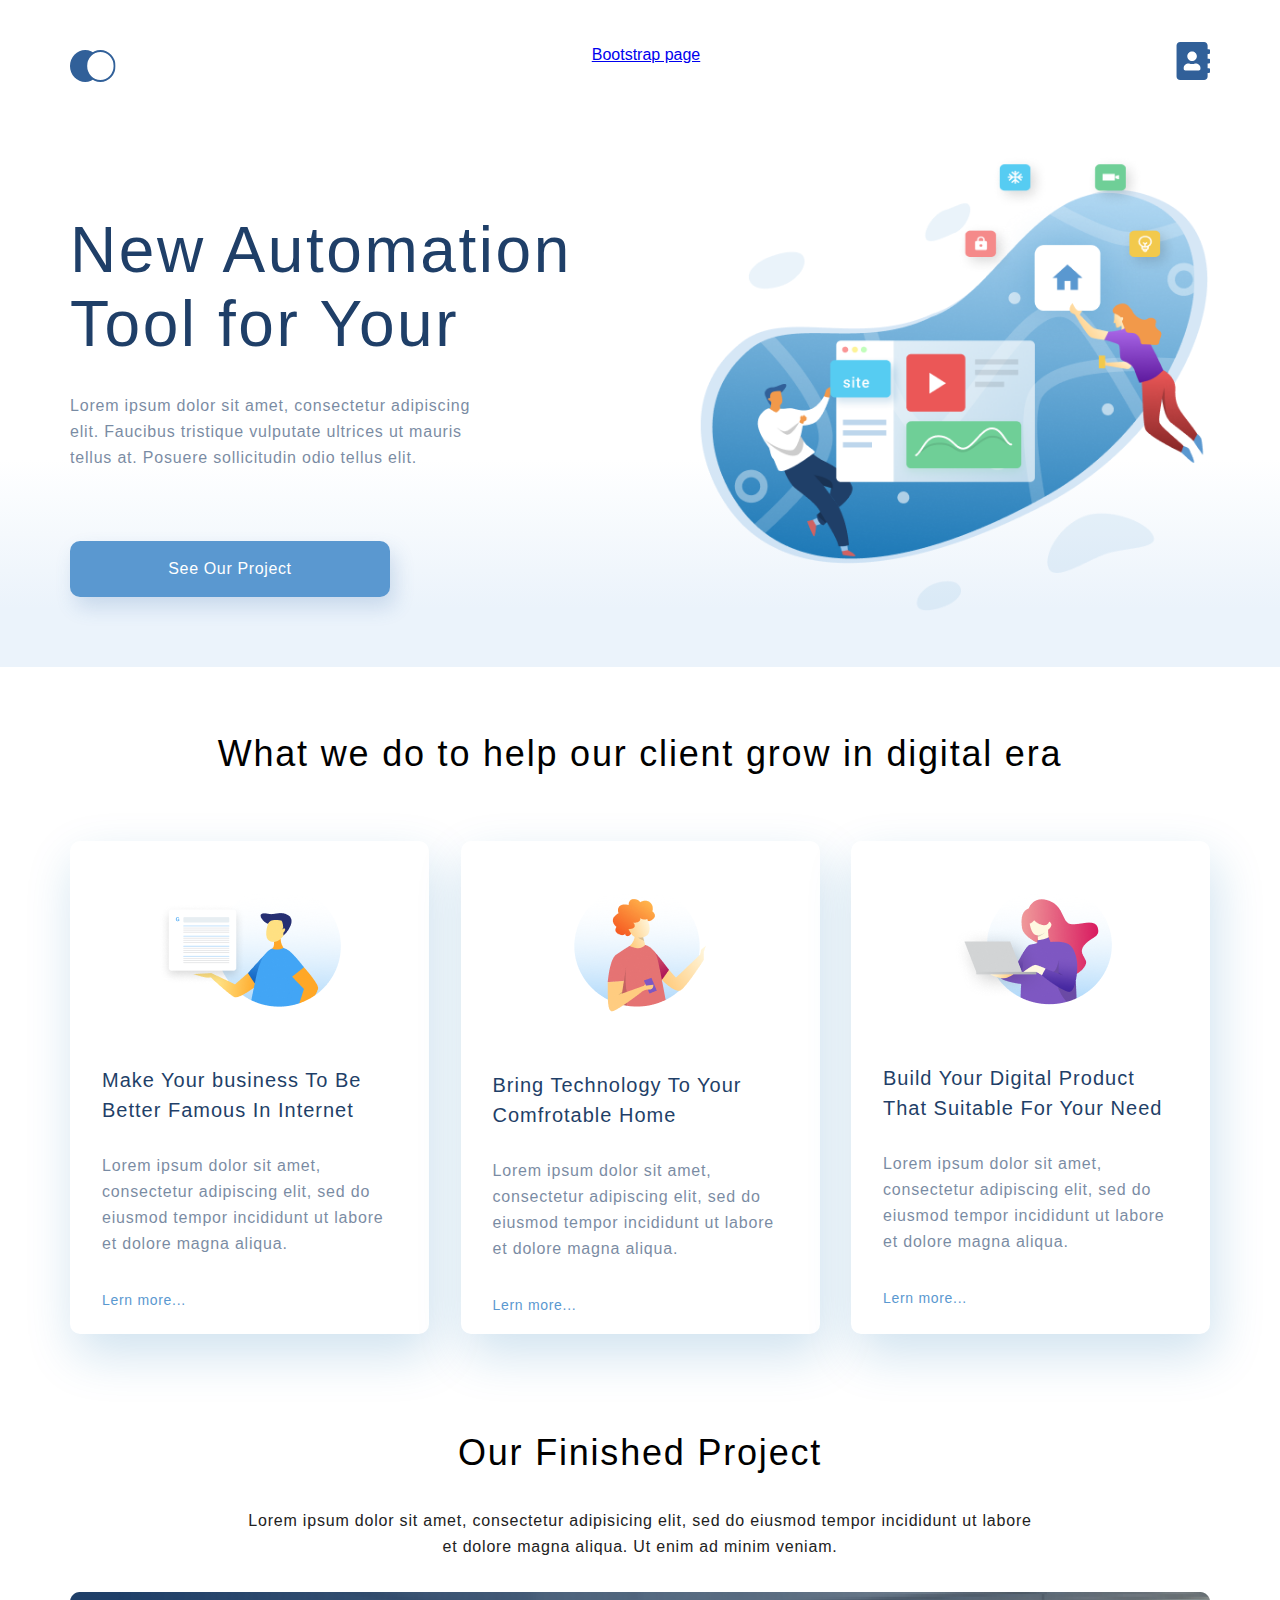
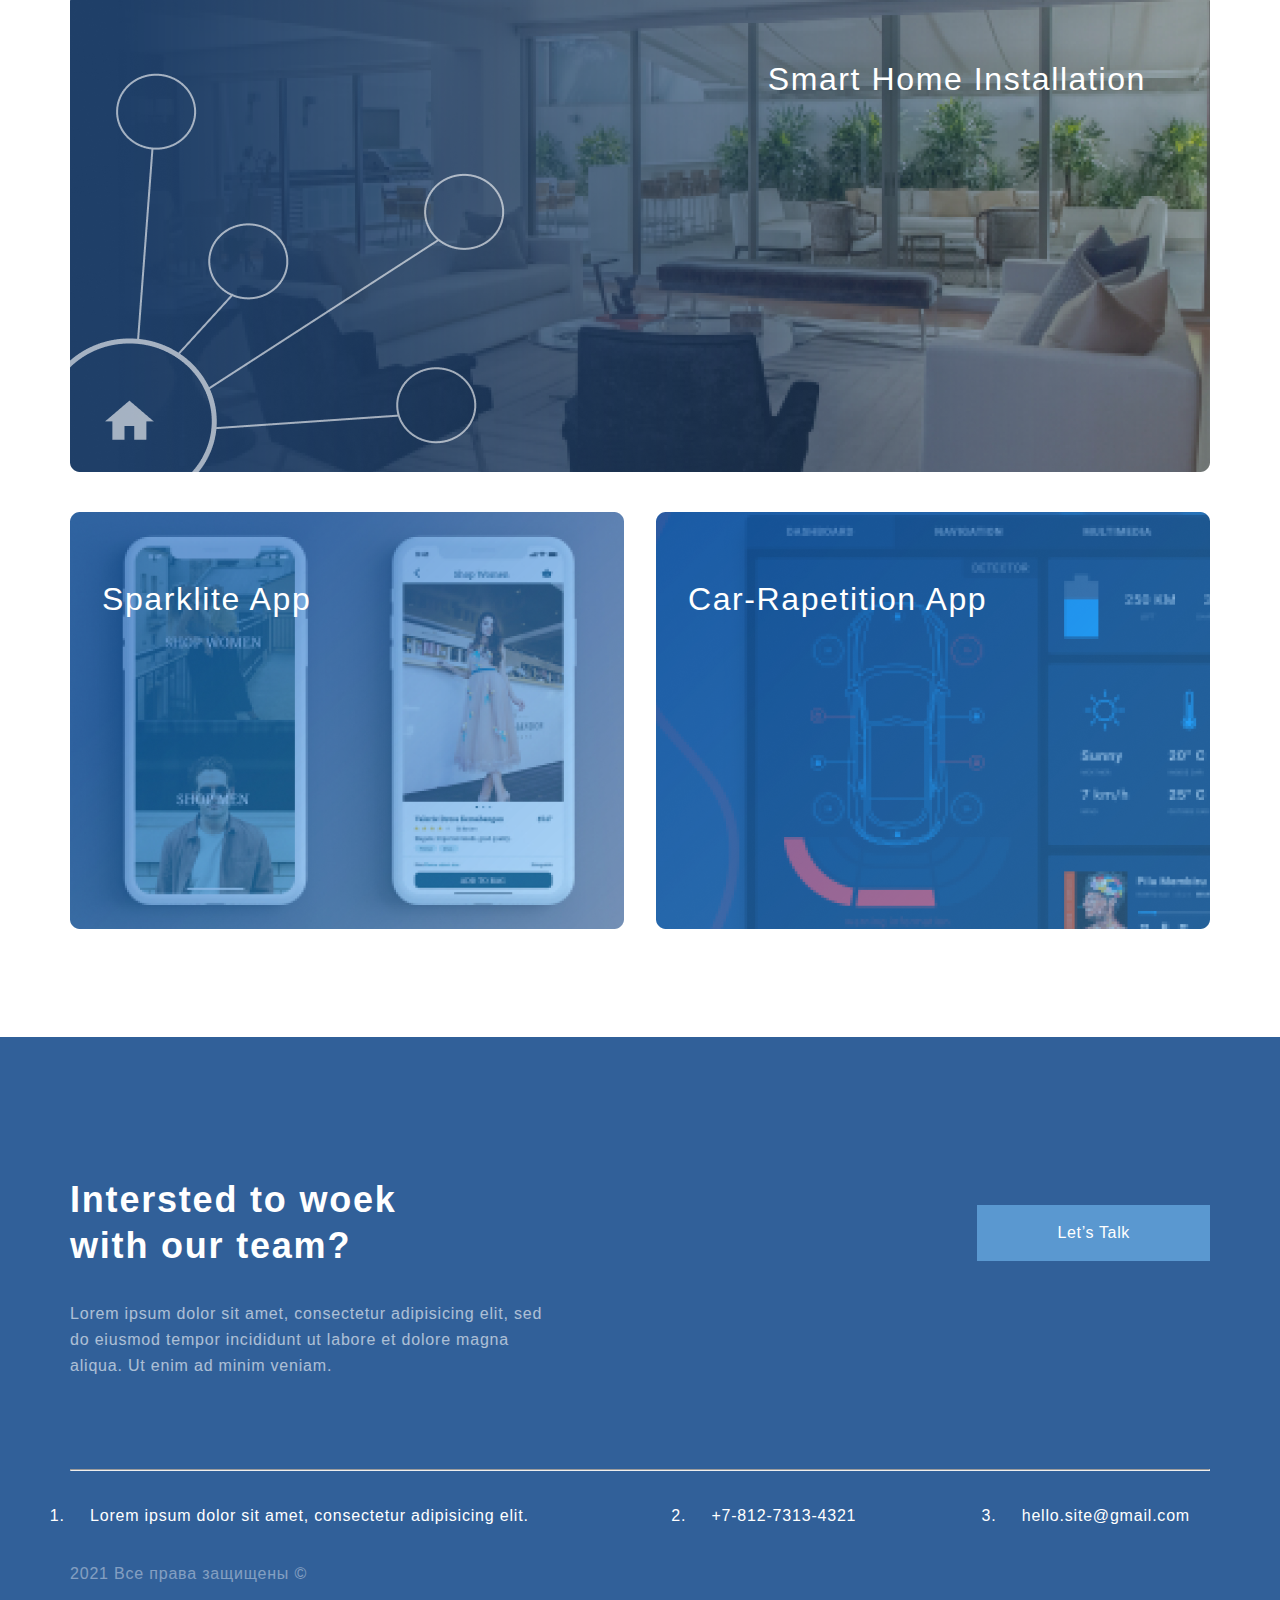
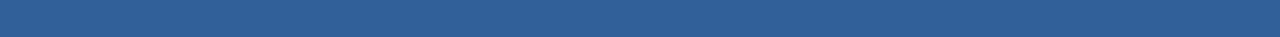
==== commit ba6997dd: "add home heating page" ====
--- a/index.html
+++ b/index.html
@@ -12,6 +12,7 @@
     <div class="container">
         <ul class="header">
           <li><a href="index.html"><img src="img/logo.svg" alt="Логотип"></a></li>
+          <li><a href="homeheating.html">Bootstrap page</a></li>
           <li><a href="contacts.html"><img src="img/Vector.svg" alt="контакты"></a></li>
         </ul>
         <div class="top_info">
--- a/style/style.css
+++ b/style/style.css
@@ -482,6 +482,7 @@
   }
   } 
 
+  
 /*
 
 .field {
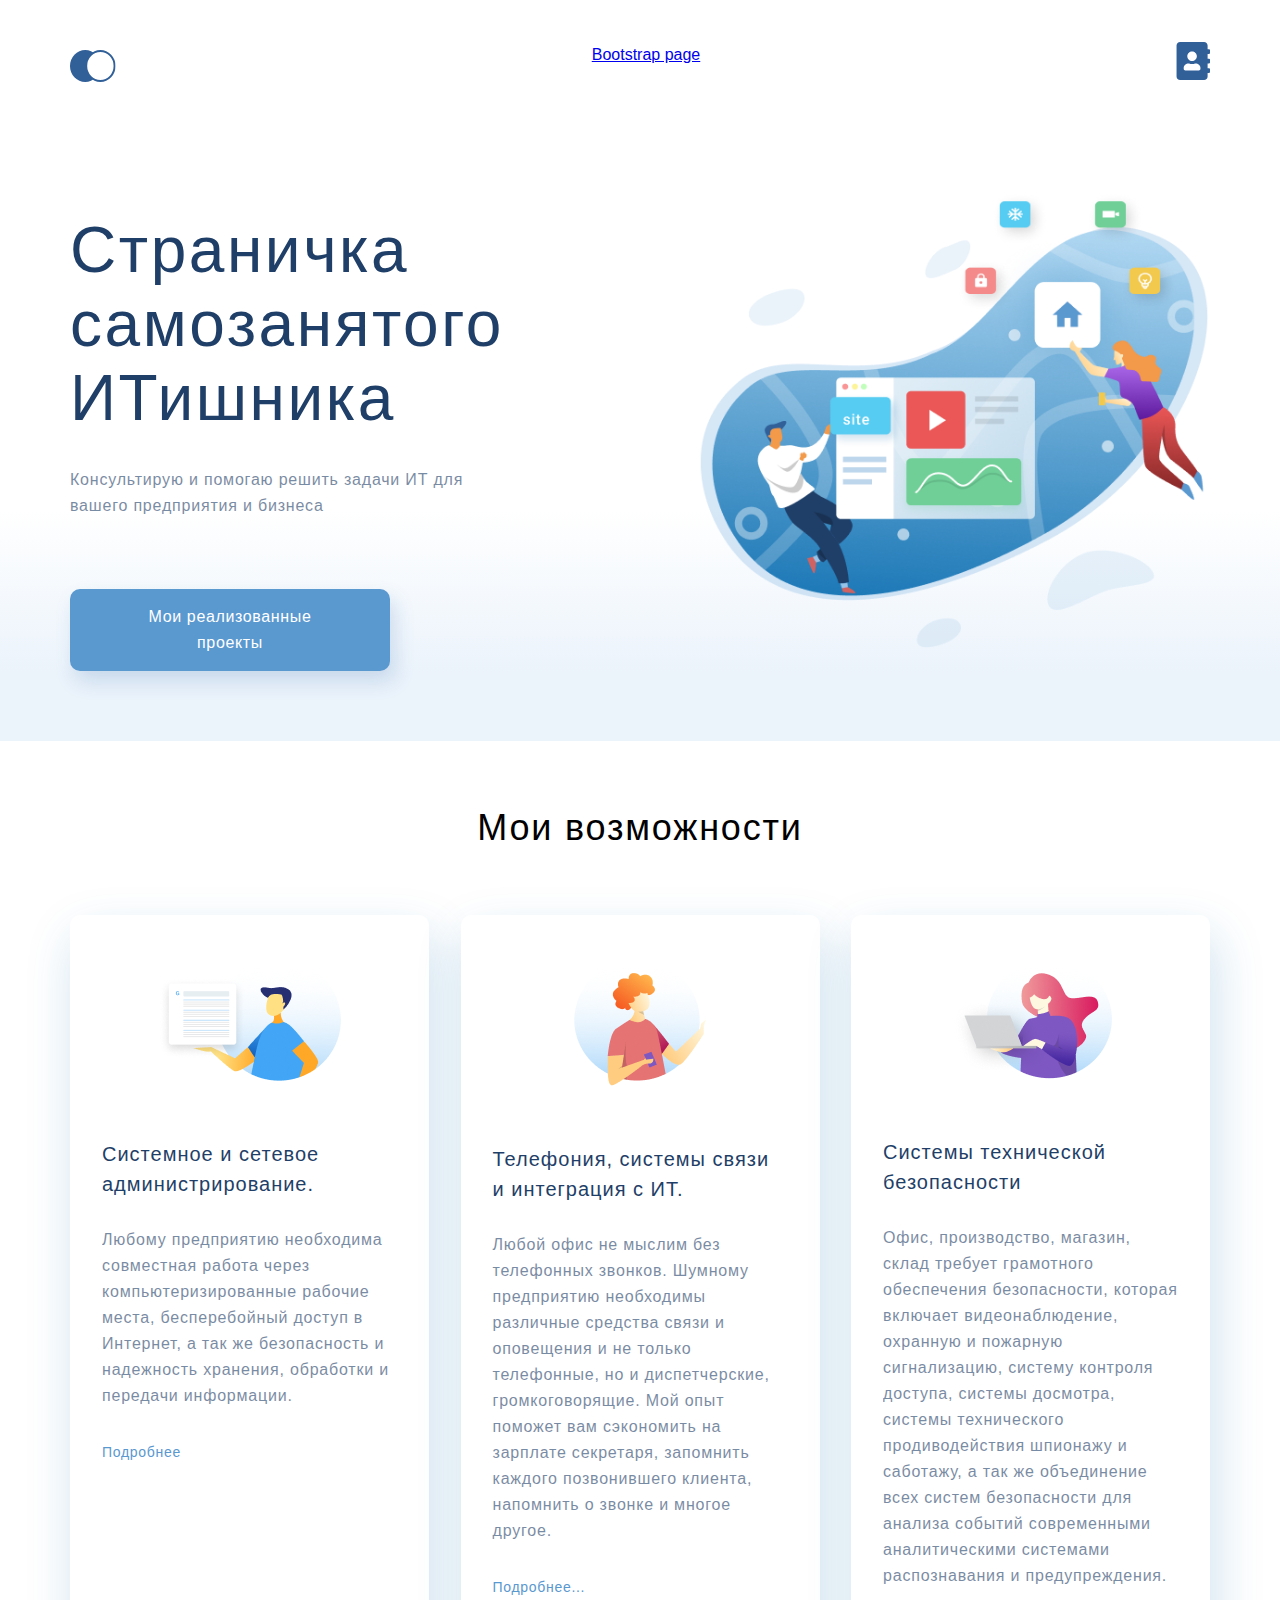
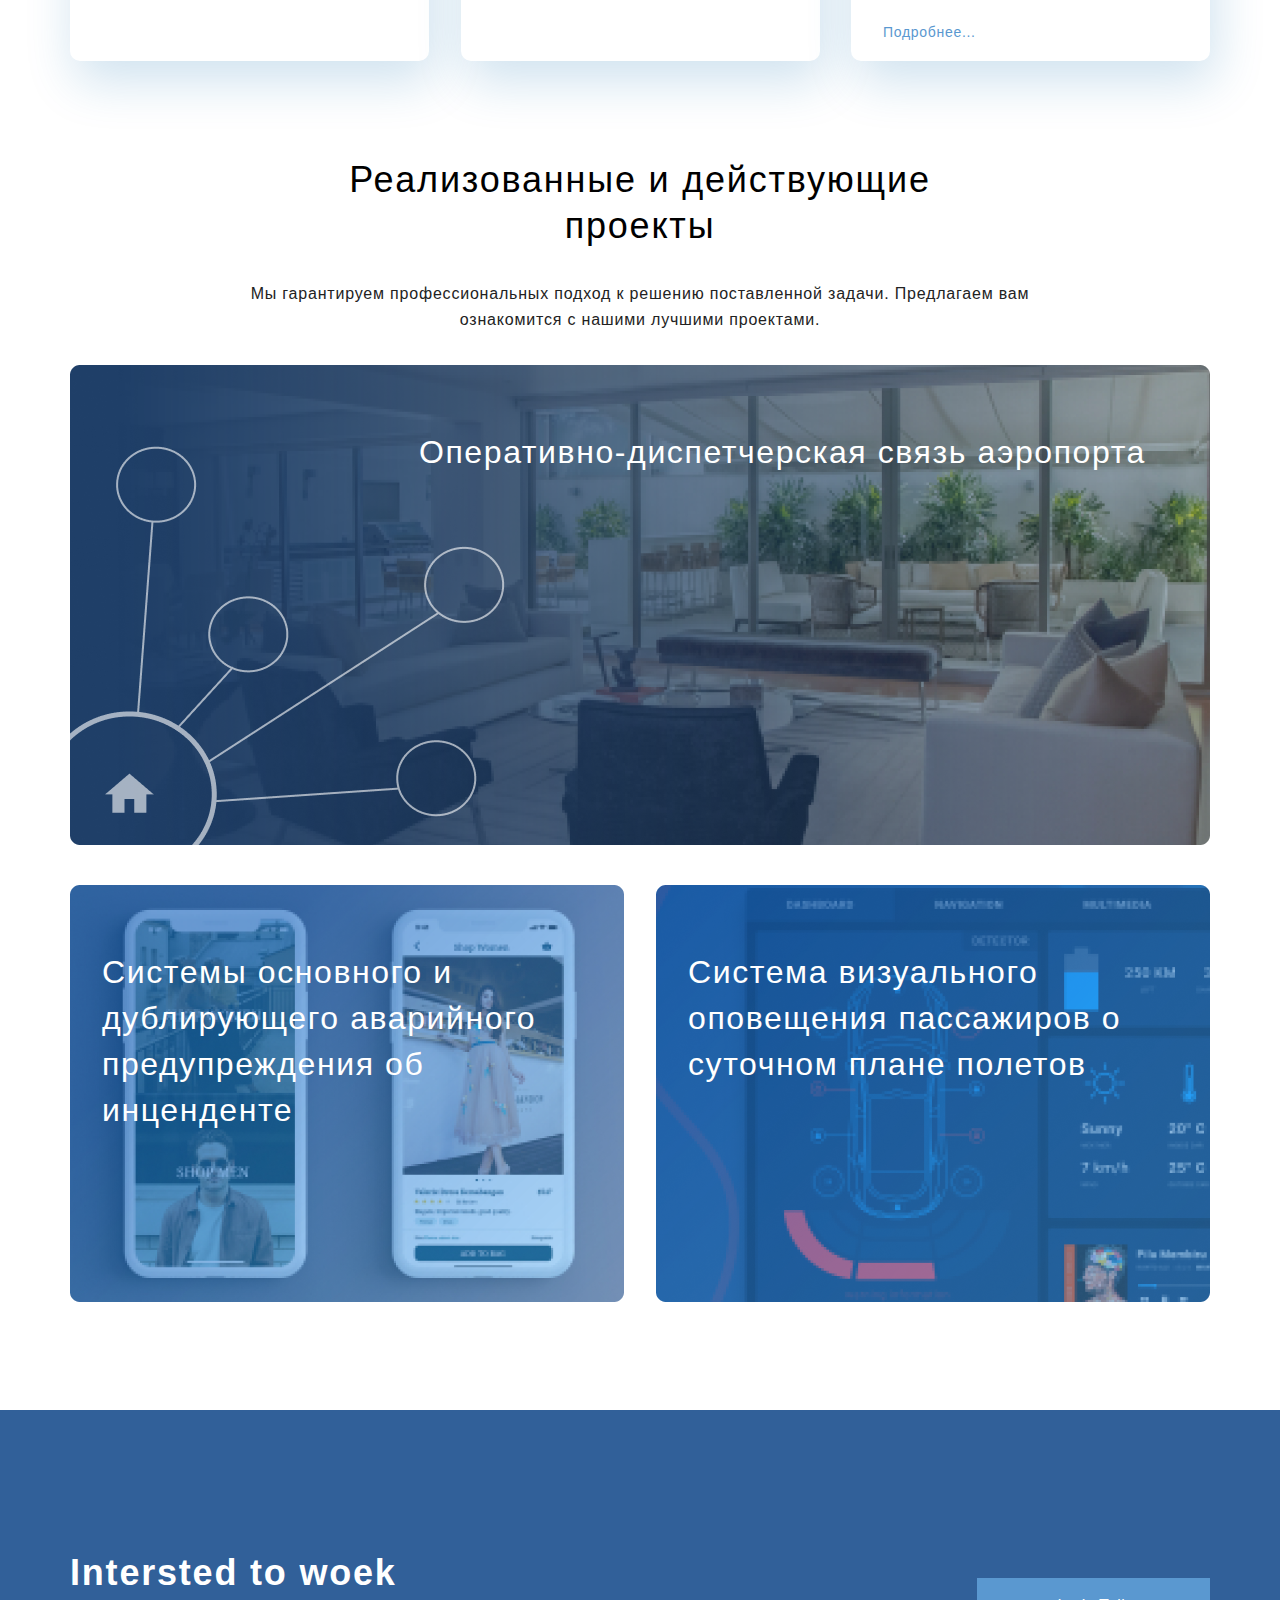
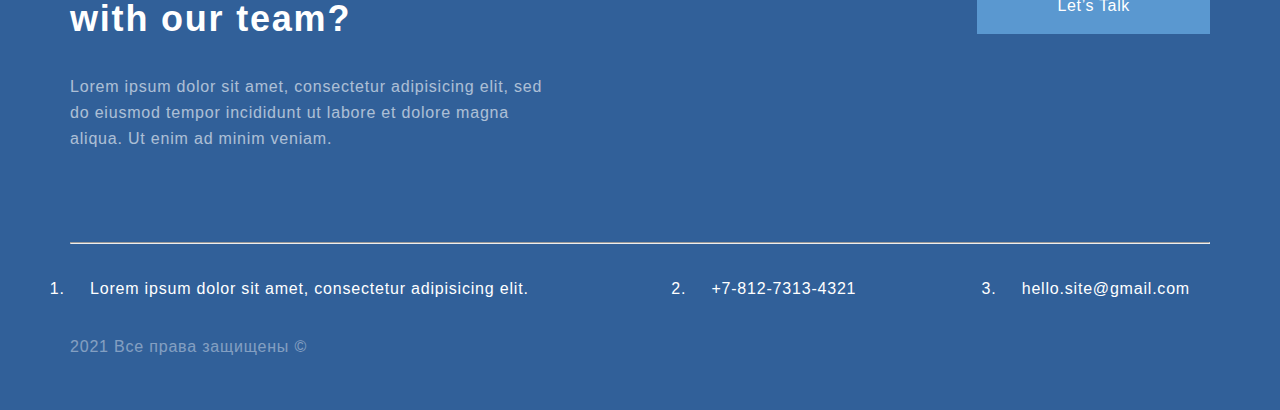
==== commit 0e15ad4d: "Наполнение первой страницы-шаблона информацией" ====
--- a/index.html
+++ b/index.html
@@ -16,56 +16,52 @@
           <li><a href="contacts.html"><img src="img/Vector.svg" alt="контакты"></a></li>
         </ul>
         <div class="top_info">
-          <h1>New Automation
-            Tool for Your </h1>
-          <p>Lorem ipsum dolor sit amet, consectetur adipiscing elit. Faucibus tristique vulputate ultrices ut mauris tellus at. Posuere sollicitudin odio tellus elit.
+          <h1>Страничка самозанятого ИТишника</h1>
+          <p>Консультирую и помогаю решить задачи ИТ для вашего предприятия и бизнеса 
           </p>
-          <a href="#" class="top_button">See Our Project</a>
+          <a href="#" class="top_button">Мои реализованные проекты</a>
         </div>
     </div>
   </div>  
 
 <div class="container what-we-do">
-  <h3>What we do to help our client grow in digital era</h3>
+  <h3>Мои возможности</h3>
   <div class="card-box">
     <div class="card">
       <img src="img/item1.png" alt="item1">
-      <h4 class="h4-main">Make Your business To Be
-          Better Famous In Internet</h4>
-      <p class="ptext">Lorem ipsum dolor sit amet, consectetur adipiscing elit, sed do eiusmod tempor incididunt ut labore et dolore magna aliqua. </p>
-      <a href="#">Lern more...</a>
+      <h4 class="h4-main">Системное и сетевое администрирование.</h4>
+      <p class="ptext">Любому предприятию необходима совместная работа через компьютеризированные рабочие места, бесперебойный доступ в Интернет, а так же безопасность и надежность хранения, обработки и передачи информации. </p>
+      <a href="#">Подробнее </a>
     </div>
     <div class="card">
         <img src="img/item2.png" alt="item2">
-        <h4 class="h4-main">Bring Technology To Your 
-            Comfrotable Home</h4>
-        <p class="ptext">Lorem ipsum dolor sit amet, consectetur adipiscing elit, sed do eiusmod tempor incididunt ut labore et dolore magna aliqua. </p>
-        <a href="#">Lern more...</a>
+        <h4 class="h4-main">Телефония, системы связи и интеграция с ИТ.</h4>
+        <p class="ptext">Любой офис не мыслим без телефонных звонков. Шумному предприятию необходимы различные средства связи и оповещения и не только телефонные, но и диспетчерские, громкоговорящие. Мой опыт поможет вам сэкономить на зарплате секретаря, запомнить каждого позвонившего клиента, напомнить о звонке и многое другое.</p>
+        <a href="#">Подробнее...</a>
     </div>
     <div class="card">
         <img src="img/item3.png" alt="item3">
-        <h4 class="h4-main">Build Your Digital Product
-            That Suitable For Your Need</h4>
-        <p class="ptext">Lorem ipsum dolor sit amet, consectetur adipiscing elit, sed do eiusmod tempor incididunt ut labore et dolore magna aliqua. </p>
-        <a href="#">Lern more...</a>
+        <h4 class="h4-main">Системы технической безопасности</h4>
+        <p class="ptext">Офис, производство, магазин, склад требует грамотного обеспечения безопасности, которая включает видеонаблюдение, охранную и пожарную сигнализацию, систему контроля доступа, системы досмотра, системы технического продиводействия шпионажу и саботажу, а так же объединение всех систем безопасности для анализа событий современными аналитическими системами распознавания и предупреждения. </p>
+        <a href="#">Подробнее...</a>
     </div>
   </div>
 </div>
 <div class="container project">
-  <h3>Our Finished Project</h3>	
-  <p>Lorem ipsum dolor sit amet, consectetur adipisicing elit, sed do eiusmod tempor incididunt ut labore et dolore magna aliqua. Ut enim ad minim veniam.</p>
+  <h3>Реализованные и действующие проекты</h3>	
+  <p>Мы гарантируем профессиональных подход к решению поставленной задачи. Предлагаем вам ознакомится с нашими лучшими проектами.</p>
   <div class="project_item">
     <img src="img/project1.png" alt="project 1">
-    <p class="project_text">Smart Home Installation</p>
+    <p class="project_text">Оперативно-диспетчерская связь аэропорта</p>
   </div>
     <div class="project_parent">
       <div class="project_item_mini">
         <img src="img/project2.png" alt="project 2">
-        <p class="project_text text_left">Sparklite App</p>
+        <p class="project_text text_left">Системы основного и дублирующего аварийного предупреждения об инценденте</p>
       </div>
       <div class="project_item_mini">
         <img src="img/project3.png" alt="project 3">
-        <p class="project_text text_left">Car-Rapetition App</p>
+        <p class="project_text text_left">Система визуального оповещения пассажиров о суточном плане полетов</p>
       </div>
     </div>
 </div>
